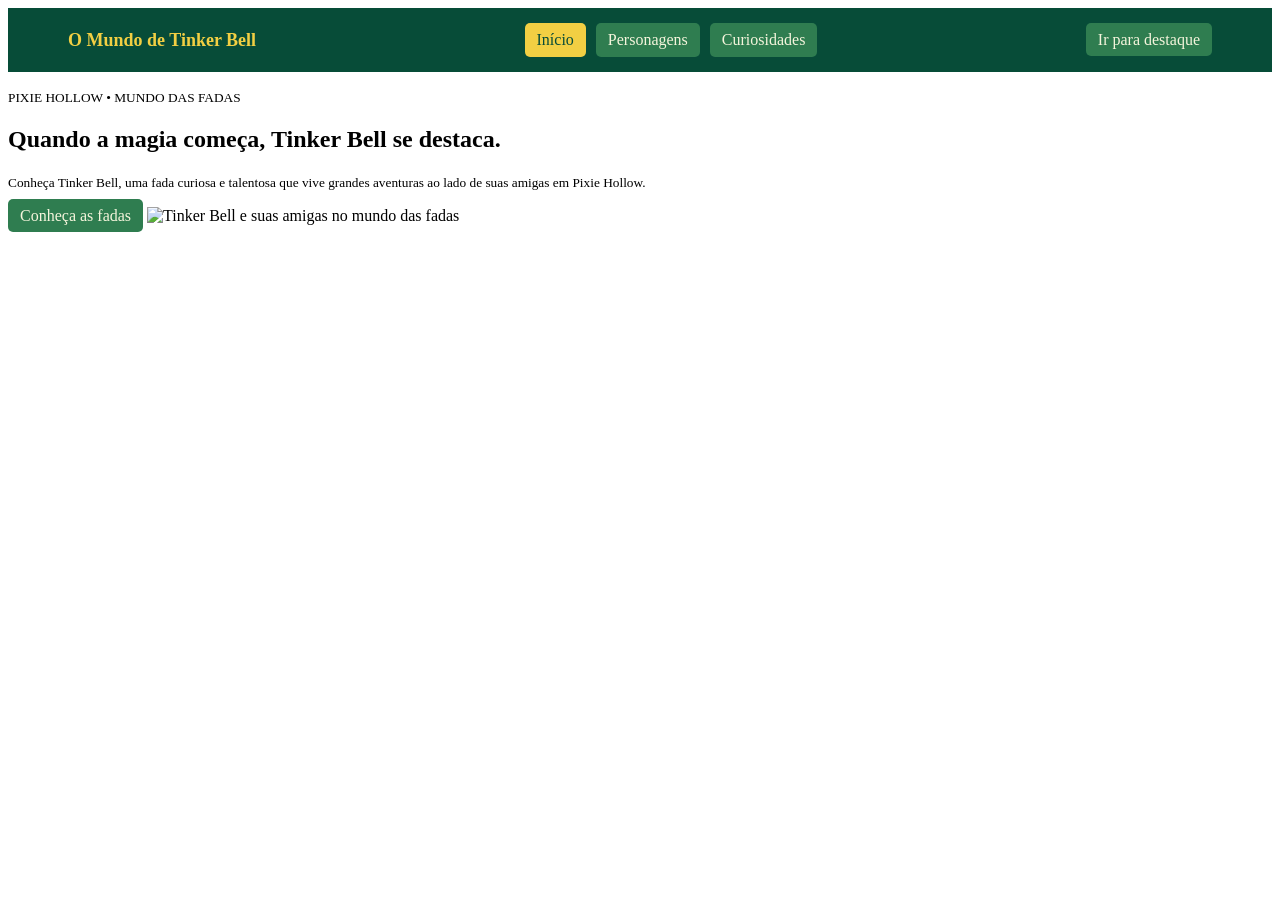
==== index.html @ fdb86f0a "link" ====
<!DOCTYPE html>
<html lang="pt-BR">
<head>
     <meta charset="UTF-8"/>
     <title>O Mundo de Tinker Bell</title>
     <link rel="stylesheet" href="css/style.css"/>
</head>
<body>

    <header>
        <section id="menu-navegacao">
          <section id="logo">O Mundo de Tinker Bell</section>
          <section id="links">
           <a href="index.html">Início</a>
            <a href="pages/personagens.html">Personagens</a>
            <a href="pages/curiosidade.html">Curiosidades</a>
            </section>
            <p id="destaque">
                <a href="pages/destaques.html"> Ir para destaque</a>
            </p>
            </section>
        </header>

        <section id="destaque">
    <article>
    <p id="pequeno"><small> PIXIE HOLLOW • MUNDO DAS FADAS</small></p>
    <h2>Quando a magia começa,
Tinker Bell se destaca.</h2>
    <p><small> Conheça Tinker Bell, uma fada curiosa e talentosa que vive grandes aventuras ao lado de suas amigas em Pixie Hollow.</small></p>
    </article>
    <a href="pages/conheca.html"> Conheça as fadas</a>
    <img src="assets/img/amigas.jpg" alt="Tinker Bell e suas amigas no mundo das fadas">
</section>
---- css/style.css ----
header {
  background-color: #074c38;
  padding: 15px 60px;
}

#menu-navegacao {
    display: flex;
    align-items: center;
   justify-content: space-between;
}

#logo {
    color: #f2cf43;
    font-size: 18px;
    font-weight: bold;


}

#links {
    display: flex;
    gap: 10px;

}

#links a {
    background-color: #2f7d50;
    color: beige;
    padding: 8px 12px;
    text-decoration: none;
    border-radius: 5px;
}

#links a:first-child {
    background-color: #f2cf43;
    color: #074c38;
}

#destaque {
    margin: 0;
}

#destaque a {
    background-color: #2f7d50;
    color: beige;
    padding: 8px 12px;
    text-decoration: none;
    border-radius: 5px;
}
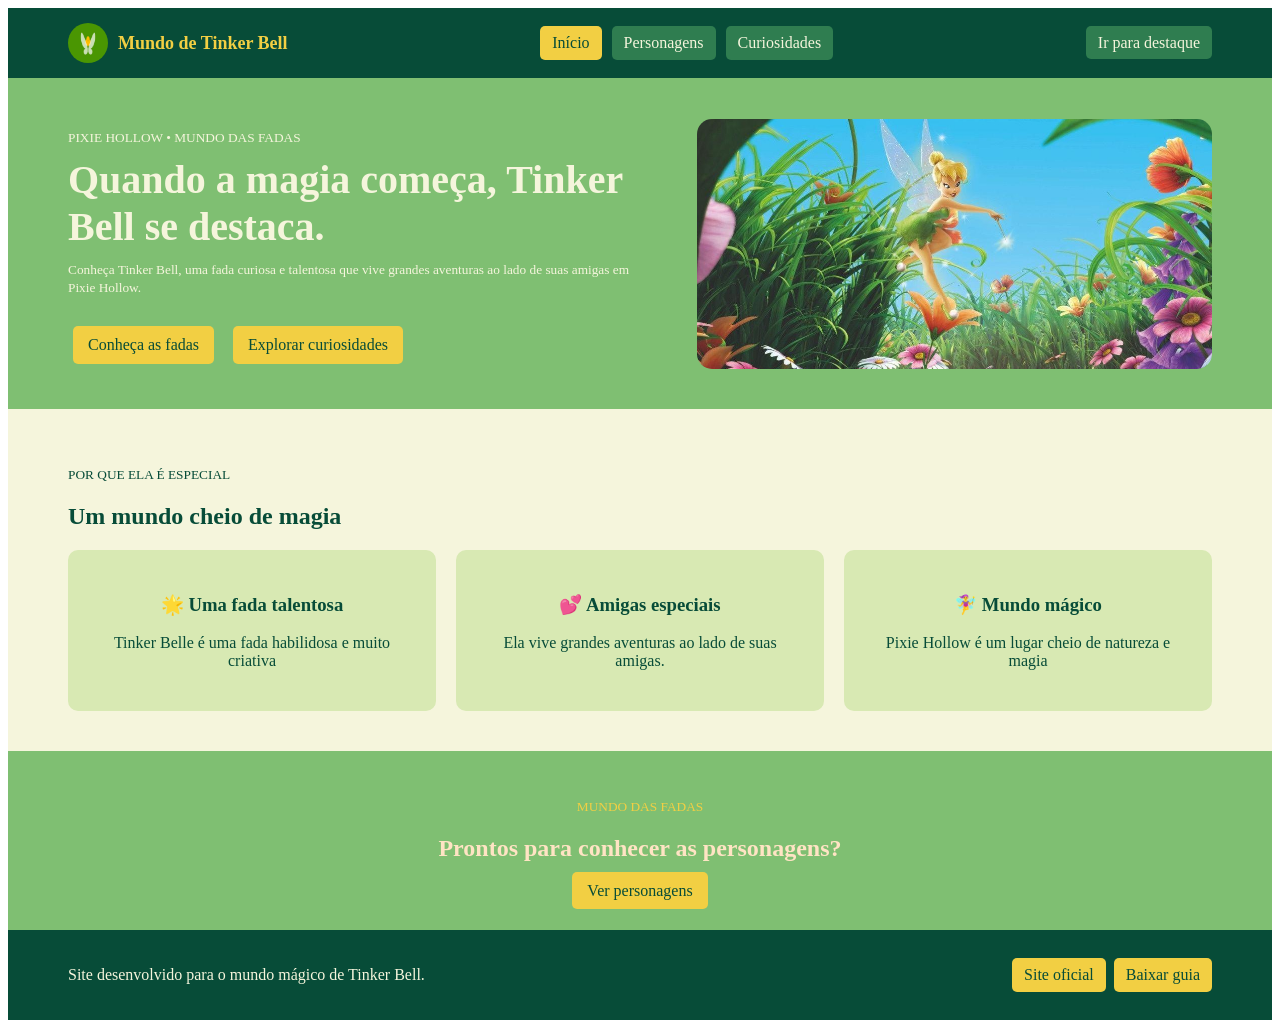
==== commit aeead211: "links" ====
--- a/index.html
+++ b/index.html
@@ -9,7 +9,9 @@
 
     <header>
         <section id="menu-navegacao">
-          <section id="logo">O Mundo de Tinker Bell</section>
+          <section id="logo">
+            <img src="assets/logoo.jpg"Logo tinker"> 
+            Mundo de Tinker Bell</section>
           <section id="links">
            <a href="index.html">Início</a>
             <a href="pages/personagens.html">Personagens</a>
@@ -20,14 +22,64 @@
             </p>
             </section>
         </header>
+        <main>
 
-        <section id="destaque">
+        <section id="inicio">
     <article>
     <p id="pequeno"><small> PIXIE HOLLOW • MUNDO DAS FADAS</small></p>
     <h2>Quando a magia começa,
 Tinker Bell se destaca.</h2>
     <p><small> Conheça Tinker Bell, uma fada curiosa e talentosa que vive grandes aventuras ao lado de suas amigas em Pixie Hollow.</small></p>
+
+    <a href="pages/personagens.html"> Conheça as fadas</a>
+    <a href="pages/curiosidade.html"> Explorar curiosidades</a>
+</article>
+    <img src="assets/capa.jpg" alt="Tinker Bell e suas amigas no mundo das fadas">
+</section>
+
+<section id="especial">
+    <p><small>POR QUE ELA É ESPECIAL</small></p>
+    <h2>Um mundo cheio de magia</h2>
+
+<section id="cartoes">
+    <article>
+        <h3>🌟
+            Uma fada talentosa
+        </h3>
+        <p> Tinker Belle é uma fada habilidosa e muito criativa</p>
     </article>
-    <a href="pages/conheca.html"> Conheça as fadas</a>
-    <img src="assets/img/amigas.jpg" alt="Tinker Bell e suas amigas no mundo das fadas">
+
+    <article>
+<h3> 💕 
+    Amigas especiais
+</h3>
+<p>Ela vive grandes aventuras ao lado de suas amigas.</p>
+    </article>
+    
+    <article>
+        <h3>🧚‍♀️
+            Mundo mágico
+        </h3>
+        <p>Pixie Hollow é um lugar cheio de natureza e magia</p>
+    </article>
 </section>
+</section>
+
+<section id="personagens">
+<p><small>MUNDO DAS FADAS</small></p>
+<h2>Prontos para conhecer as personagens?</h2>
+<a href="pages/personagens.html">Ver personagens</a>
+</section>
+
+        </main>
+        <footer id="rodape">         
+             <p>Site desenvolvido para o mundo mágico de Tinker Bell.</p>
+       <section id="botoes">
+             <a href="https://www.disney.com.br/" target="_blank">Site oficial</a>
+        <a href="files/guia.pdf" download>Baixar guia</a>
+       </section>
+    </footer>
+
+</body>
+</html>
+
--- a/css/style.css
+++ b/css/style.css
@@ -40,6 +40,7 @@
 
 #destaque {
     margin: 0;
+
 }
 
 #destaque a {
@@ -49,3 +50,220 @@
     text-decoration: none;
     border-radius: 5px;
 }
+
+#inicio {
+ background-color: #7fbf72;
+ padding: 40px 60px;
+ display: flex;
+ align-items: center;
+ justify-content: space-between;
+ gap: 40px;
+}
+
+
+#inicio article {
+    width: 50%;
+}
+
+#pequeno {
+    color: #f2cf43;
+    margin: 10px 0;
+}
+
+#inicio p {
+    color: beige;
+    margin: 10px 0;
+}
+
+#inicio h2 {
+    color: beige;
+    font-size: 40px;
+    margin: 10px 0;
+}
+
+#inicio img {
+    width: 45%;
+    height: 250px;
+    object-fit: cover;
+    border-radius: 15px;
+}
+
+#inicio article a {
+    background-color: #f2cf43;
+    color: #074c38;
+    padding: 10px 15px;
+    text-decoration: none;
+    border-radius: 5px;
+    margin-top: 20px;
+    display: inline-block;
+    margin-right: 10px;
+  
+}
+#inicio a {
+    background-color: #2f7d50;
+    color: beige;
+    padding: 8px 12px;
+    text-decoration: none;
+    border-radius: 5px;
+    margin: 5px;
+}
+
+#logo {
+    display: flex;
+    align-items: center;
+    gap: 10px;
+}
+
+#logo img {
+    width: 40px;
+    height: 40px;
+    border-radius: 50%;
+}
+
+#especial {
+    background-color: beige;
+    padding: 40px 60px;
+}
+
+#especial h2 {
+    color: #074c38;
+}
+
+#especial p {
+    color: #074c38;
+}
+
+#cartoes {
+    display: flex;
+    gap: 20px;
+}
+
+#cartoes  article{
+ background-color: #d8e9b3;
+ padding: 25px;
+ width: 33%;
+ text-align: center;
+ border-radius: 10px;
+}
+
+#cartoes h3 {
+    color: #074c38;
+}
+
+#personagens {
+    background-color: #7fbf72;
+    padding: 30px;
+    text-align: center;
+}
+
+#personagens p {
+    color: #f2cf43;
+}
+
+#personagens h2 {
+color: bisque;
+ }
+
+ #personagens a {
+    background-color: #f2cf43;
+    color: #074c38;
+    padding: 10px 15px;
+    text-decoration: none;
+    border-radius: 5px;
+ }
+
+ footer {
+    background-color: #074c38;
+    padding: 20px 60px;
+    display: flex;
+    justify-content: center;
+    align-items: center;
+ }
+
+ footer p {
+    color: beige;
+ }
+
+footer a {
+    background-color: #f2cf43;
+    color: #074c38;
+    padding: 8px 12px;
+    text-decoration: none;
+    border-radius: 5px;
+}
+
+#rodape {
+    display: flex;
+    justify-content: space-between;
+    align-items: center;
+}
+#botoes {
+    display: flex;
+    gap: 8px;
+}
+
+#cabecalho-personagens {
+    background-color: #123d35;
+    padding: 35px 60px;
+}
+
+#cabecalho-personagens p {
+    color: #f2cf43;
+}
+
+#cabecalho-personagens h1 {
+    color: beige;
+    font-size: 40px;
+}
+
+#cabecalho-personagens em {
+    color: #f2cf43;
+}
+
+#lista-personagens {
+    background-color: #f1eee4;
+    padding: 40px 60px;
+}
+
+#lista-personagens > p {
+    color: #2f7d50;
+}
+
+#lista-personagens h2 {
+    color: #074c38;
+}
+
+.galeria {
+    display: flex;
+    flex-wrap: wrap;
+    gap: 15px;
+}
+
+.card {
+    background-color: beige;
+    width: 31%;
+    padding: 10px;
+    text-align: center;
+    border-radius: 10px;
+}
+
+.card img {
+    width: 100%;
+    height: 180px;
+    object-fit: cover;
+    border-radius: 8px;
+}
+
+.card p {
+    color: #2f7d50;
+    font-size: 12px;
+}
+
+.card h4 {
+    color: #074c38;
+    margin: 5px;
+}
+
+.card small {
+    color: #333333;
+}
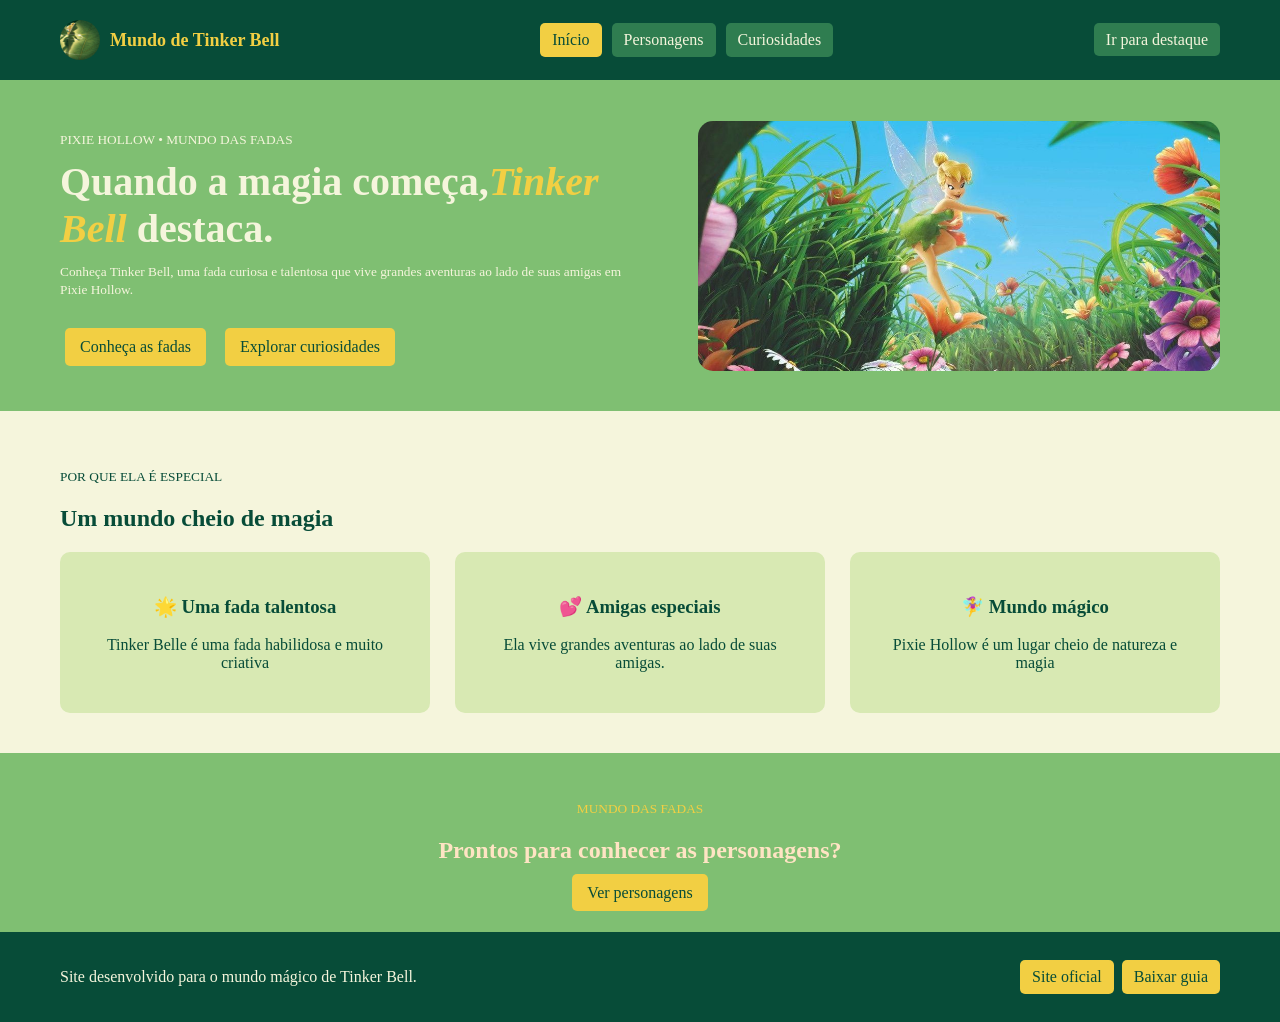
==== commit 9591894c: "Links" ====
--- a/index.html
+++ b/index.html
@@ -10,7 +10,7 @@
     <header>
         <section id="menu-navegacao">
           <section id="logo">
-            <img src="assets/logoo.jpg"Logo tinker"> 
+            <img src="assets/logo 2.0.png" alt="Logo tinker"> 
             Mundo de Tinker Bell</section>
           <section id="links">
            <a href="index.html">Início</a>
@@ -27,8 +27,7 @@
         <section id="inicio">
     <article>
     <p id="pequeno"><small> PIXIE HOLLOW • MUNDO DAS FADAS</small></p>
-    <h2>Quando a magia começa,
-Tinker Bell se destaca.</h2>
+    <h2>Quando a magia começa,<em>Tinker Bell </em> destaca.</h2>
     <p><small> Conheça Tinker Bell, uma fada curiosa e talentosa que vive grandes aventuras ao lado de suas amigas em Pixie Hollow.</small></p>
 
     <a href="pages/personagens.html"> Conheça as fadas</a>
--- a/css/style.css
+++ b/css/style.css
@@ -38,10 +38,6 @@
     color: #074c38;
 }
 
-#destaque {
-    margin: 0;
-
-}
 
 #destaque a {
     background-color: #2f7d50;
@@ -49,6 +45,13 @@
     padding: 8px 12px;
     text-decoration: none;
     border-radius: 5px;
+}
+
+#destaque img {
+    width: 600px;
+    height: 240px;
+    object-fit: cover;
+    border-radius: 15px;
 }
 
 #inicio {
@@ -81,6 +84,10 @@
     margin: 10px 0;
 }
 
+#inicio h2 em {
+    color: #f2cf43;
+}
+
 #inicio img {
     width: 45%;
     height: 250px;
@@ -123,6 +130,7 @@
 #especial {
     background-color: beige;
     padding: 40px 60px;
+    margin: 0;
 }
 
 #especial h2 {
@@ -135,7 +143,7 @@
 
 #cartoes {
     display: flex;
-    gap: 20px;
+    gap: 25px;
 }
 
 #cartoes  article{
@@ -154,6 +162,7 @@
     background-color: #7fbf72;
     padding: 30px;
     text-align: center;
+    margin: 0;
 }
 
 #personagens p {
@@ -203,12 +212,12 @@
 }
 
 #cabecalho-personagens {
-    background-color: #123d35;
+    background-color: #7fbf72;
     padding: 35px 60px;
 }
 
 #cabecalho-personagens p {
-    color: #f2cf43;
+    color: #f1eee4;
 }
 
 #cabecalho-personagens h1 {
@@ -216,12 +225,12 @@
     font-size: 40px;
 }
 
-#cabecalho-personagens em {
+ em {
     color: #f2cf43;
 }
 
 #lista-personagens {
-    background-color: #f1eee4;
+    background-color: antiquewhite;
     padding: 40px 60px;
 }
 
@@ -240,7 +249,7 @@
 }
 
 .card {
-    background-color: beige;
+    background-color: #e5e8c4;
     width: 31%;
     padding: 10px;
     text-align: center;
@@ -266,4 +275,95 @@
 
 .card small {
     color: #333333;
-}+}
+
+#cabecalho-curiosidades {
+   background-color: #7fbf72;
+   padding: 40px;
+   text-align: left;
+   color: beige;
+
+}
+
+#cabecalho-curiosidades h1 {
+    font-size: 40px;
+    margin: 10px 0;
+}
+
+#cabecalho-curiosidades p {
+    margin: 10px 0;
+}
+
+cabecalho-curiosidades h1 em {
+    color: #f2cf43;
+}
+
+#curiosidade-principal {
+    display: flex;
+    align-items: center;
+    justify-content: center;
+    gap: 45px;
+    padding: 60px;
+    background-color: #d8e9b3;
+    width: 90%;
+    margin: 20px auto;
+    min-height: 492px;
+}
+
+#curiosidade-principal img {
+    width: 450px;
+    height: 430px;
+    object-fit: cover;
+    border-radius: 20px;
+}
+
+#conteudo-curiosidades {
+    width: 55%;
+}
+
+#conteudo curiosidades h2 {
+    font-size: 30px;
+    margin: 10px 0;
+}
+
+#conteudo-curiosidades article {
+   display: flex;
+   gap: 20px;
+   background-color: beige;
+   padding: 18px;
+   margin: 12px 0;
+   align-items: flex-start;
+   border-radius: 8px;
+}
+
+#conteudo-curiosidades article h2 {
+    font-size: 20px;
+    color: #074c38;
+}
+
+#conteudo-curiosidades  article h3 {
+    color: #2c7a5b;
+    font-size: 24px;
+    margin: 0;
+}
+
+#conteudo-curiosidades article p {
+    margin: 0;
+    font-size: 16px;
+}
+
+#conteudo-curiosidades article section {
+    flex: 1;
+}
+
+body {
+    background-color: antiquewhite;
+    margin: 0;
+    min-height: 100vh;
+    display: flex;
+    flex-direction: column;
+}
+
+main {
+    flex: 1;
+}
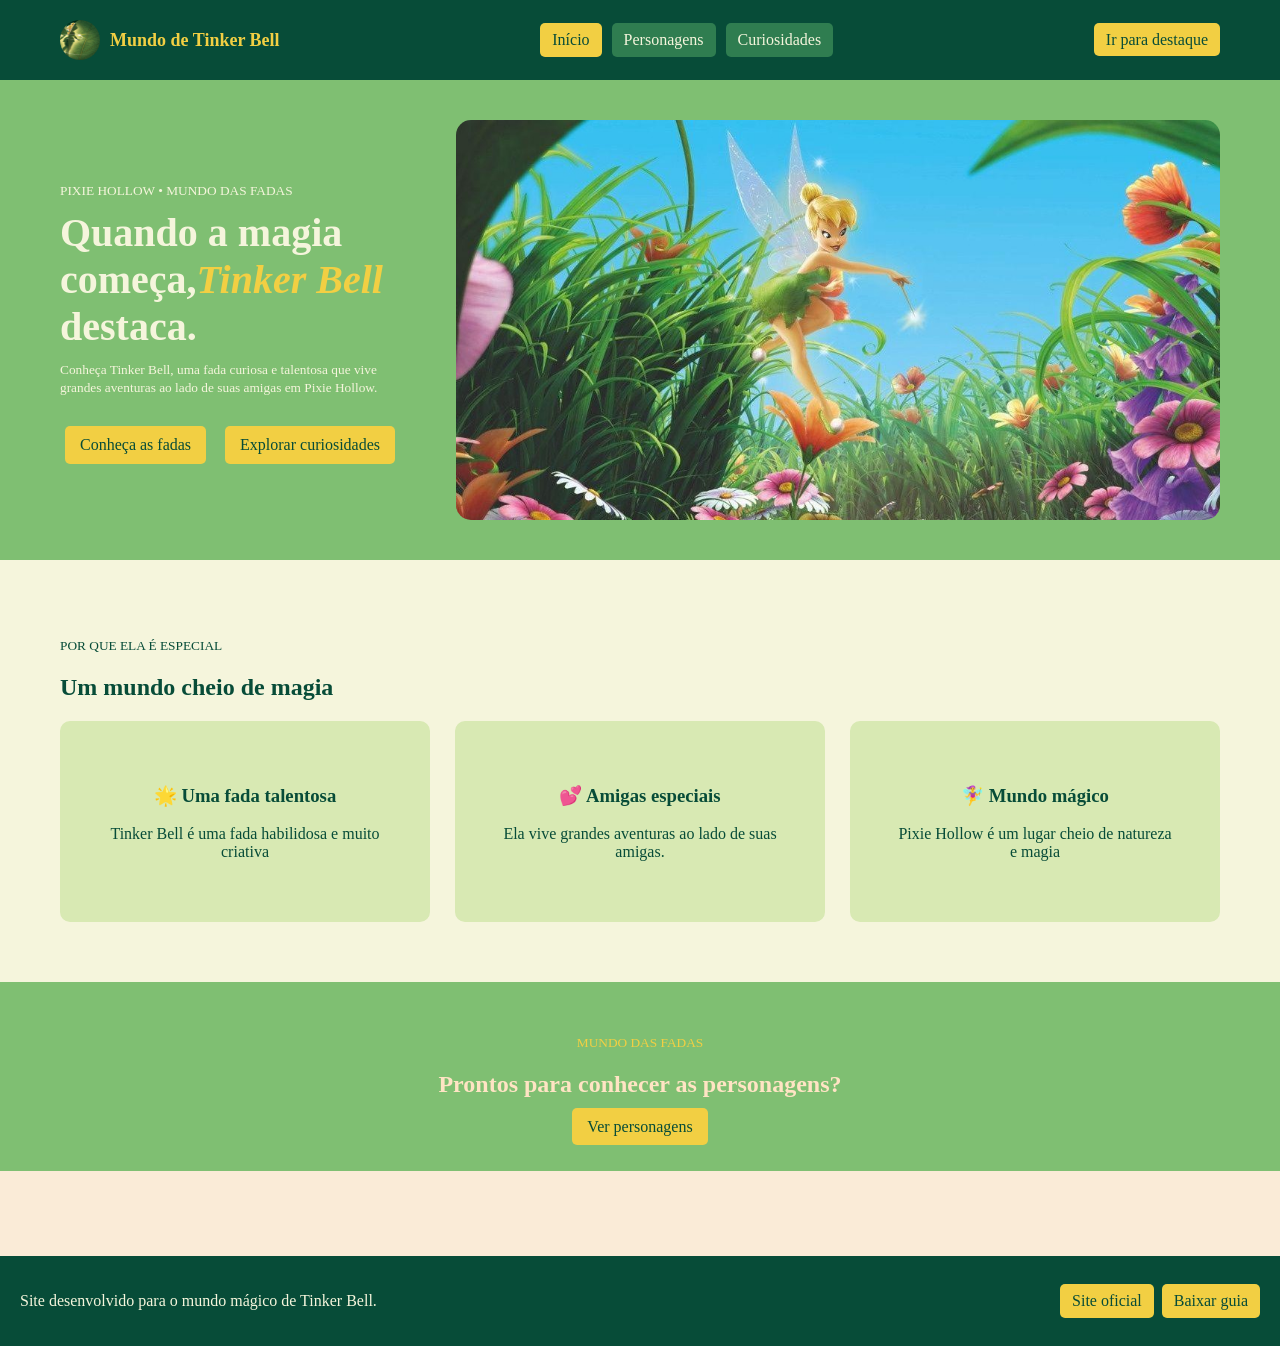
==== commit e73e86dc: "Links" ====
--- a/index.html
+++ b/index.html
@@ -17,8 +17,8 @@
             <a href="pages/personagens.html">Personagens</a>
             <a href="pages/curiosidade.html">Curiosidades</a>
             </section>
-            <p id="destaque">
-                <a href="pages/destaques.html"> Ir para destaque</a>
+            <p>
+                <a href="#destaque"> Ir para destaque</a>
             </p>
             </section>
         </header>
@@ -45,7 +45,7 @@
         <h3>🌟
             Uma fada talentosa
         </h3>
-        <p> Tinker Belle é uma fada habilidosa e muito criativa</p>
+        <p> Tinker Bell é uma fada habilidosa e muito criativa</p>
     </article>
 
     <article>
@@ -64,7 +64,7 @@
 </section>
 </section>
 
-<section id="personagens">
+<section id="destaque">
 <p><small>MUNDO DAS FADAS</small></p>
 <h2>Prontos para conhecer as personagens?</h2>
 <a href="pages/personagens.html">Ver personagens</a>
@@ -75,7 +75,7 @@
              <p>Site desenvolvido para o mundo mágico de Tinker Bell.</p>
        <section id="botoes">
              <a href="https://www.disney.com.br/" target="_blank">Site oficial</a>
-        <a href="files/guia.pdf" download>Baixar guia</a>
+        <a href="assets/arquivo/projeto-tinker-bell.zip.zip" download>Baixar guia</a>
        </section>
     </footer>
 
--- a/css/style.css
+++ b/css/style.css
@@ -48,8 +48,8 @@
 }
 
 #destaque img {
-    width: 600px;
-    height: 240px;
+    width: 55%;
+    height: 250px;
     object-fit: cover;
     border-radius: 15px;
 }
@@ -89,8 +89,8 @@
 }
 
 #inicio img {
-    width: 45%;
-    height: 250px;
+    width: 900px;
+    height: 400px;
     object-fit: cover;
     border-radius: 15px;
 }
@@ -129,7 +129,7 @@
 
 #especial {
     background-color: beige;
-    padding: 40px 60px;
+    padding: 60px 60px;
     margin: 0;
 }
 
@@ -148,7 +148,7 @@
 
 #cartoes  article{
  background-color: #d8e9b3;
- padding: 25px;
+ padding: 45px;
  width: 33%;
  text-align: center;
  border-radius: 10px;
@@ -158,35 +158,43 @@
     color: #074c38;
 }
 
-#personagens {
+#destaque {
     background-color: #7fbf72;
-    padding: 30px;
+    padding: 35px;
     text-align: center;
     margin: 0;
 }
 
-#personagens p {
-    color: #f2cf43;
-}
-
-#personagens h2 {
+#destaque p {
+    color: #f2cf43;
+}
+
+#destaque h2 {
 color: bisque;
  }
 
- #personagens a {
+ #destaque a {
     background-color: #f2cf43;
     color: #074c38;
     padding: 10px 15px;
     text-decoration: none;
     border-radius: 5px;
  }
-
+ 
+ header p a {
+    background-color: #f2cf43;
+    color: #074c38;
+    padding: 8px 12px;
+    text-decoration: none;
+    border-radius: 5px;
+ }
  footer {
     background-color: #074c38;
-    padding: 20px 60px;
+    padding: 20px ;
     display: flex;
     justify-content: center;
     align-items: center;
+    margin-top: 85px;
  }
 
  footer p {
@@ -279,7 +287,7 @@
 
 #cabecalho-curiosidades {
    background-color: #7fbf72;
-   padding: 40px;
+   padding: 60px;
    text-align: left;
    color: beige;
 
@@ -294,7 +302,7 @@
     margin: 10px 0;
 }
 
-cabecalho-curiosidades h1 em {
+#cabecalho-curiosidades h1 em {
     color: #f2cf43;
 }
 
@@ -302,26 +310,25 @@
     display: flex;
     align-items: center;
     justify-content: center;
-    gap: 45px;
-    padding: 60px;
+    gap: 35px;
+    padding: 30px 30px 60px 30px;
     background-color: #d8e9b3;
     width: 90%;
-    margin: 20px auto;
-    min-height: 492px;
+    margin: 20px auto 0;
 }
 
 #curiosidade-principal img {
-    width: 450px;
-    height: 430px;
+    width: 600px;
+    height: 500px;
     object-fit: cover;
     border-radius: 20px;
 }
 
 #conteudo-curiosidades {
-    width: 55%;
-}
-
-#conteudo curiosidades h2 {
+    width: 50%;
+}
+
+#conteudo-curiosidades h2 {
     font-size: 30px;
     margin: 10px 0;
 }
@@ -330,7 +337,7 @@
    display: flex;
    gap: 20px;
    background-color: beige;
-   padding: 18px;
+   padding: 20px;
    margin: 12px 0;
    align-items: flex-start;
    border-radius: 8px;
@@ -343,27 +350,24 @@
 
 #conteudo-curiosidades  article h3 {
     color: #2c7a5b;
-    font-size: 24px;
+    font-size: 28px;
     margin: 0;
 }
 
 #conteudo-curiosidades article p {
     margin: 0;
-    font-size: 16px;
+    font-size: 18px;
 }
 
 #conteudo-curiosidades article section {
     flex: 1;
+    padding: 15px;
 }
 
 body {
     background-color: antiquewhite;
     margin: 0;
-    min-height: 100vh;
-    display: flex;
-    flex-direction: column;
-}
-
-main {
-    flex: 1;
-}
+    height: 1000px;
+}
+
+
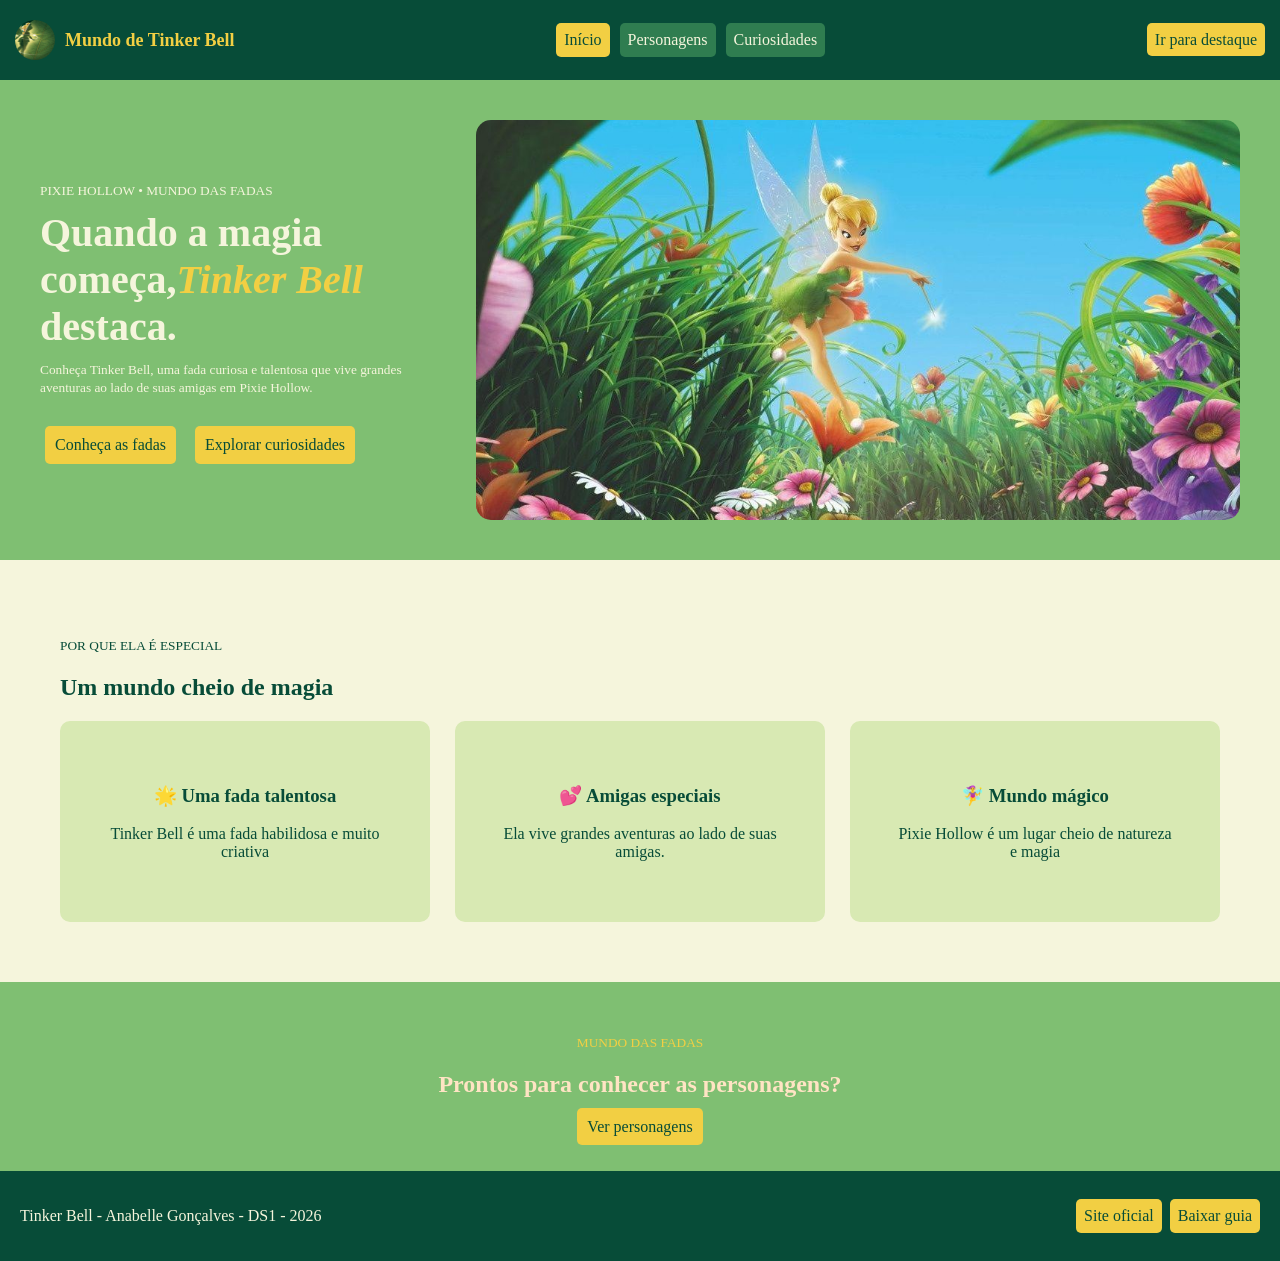
==== commit cd8b9008: "links" ====
--- a/index.html
+++ b/index.html
@@ -72,10 +72,10 @@
 
         </main>
         <footer id="rodape">         
-             <p>Site desenvolvido para o mundo mágico de Tinker Bell.</p>
+             <p> Tinker Bell - Anabelle Gonçalves - DS1 - 2026</p>
        <section id="botoes">
              <a href="https://www.disney.com.br/" target="_blank">Site oficial</a>
-        <a href="assets/arquivo/projeto-tinker-bell.zip.zip" download>Baixar guia</a>
+        <a href="assets/arquivo/personagem.curiosidade.txt" download>Baixar guia</a>
        </section>
     </footer>
 
--- a/css/style.css
+++ b/css/style.css
@@ -1,8 +1,11 @@
 
+* {
+    box-sizing: border-box;
+}
 
 header {
   background-color: #074c38;
-  padding: 15px 60px;
+  padding: 15px;
 }
 
 #menu-navegacao {
@@ -28,7 +31,7 @@
 #links a {
     background-color: #2f7d50;
     color: beige;
-    padding: 8px 12px;
+    padding: 8px;
     text-decoration: none;
     border-radius: 5px;
 }
@@ -42,7 +45,7 @@
 #destaque a {
     background-color: #2f7d50;
     color: beige;
-    padding: 8px 12px;
+    padding: 10px;
     text-decoration: none;
     border-radius: 5px;
 }
@@ -56,7 +59,7 @@
 
 #inicio {
  background-color: #7fbf72;
- padding: 40px 60px;
+ padding: 40px;
  display: flex;
  align-items: center;
  justify-content: space-between;
@@ -98,7 +101,7 @@
 #inicio article a {
     background-color: #f2cf43;
     color: #074c38;
-    padding: 10px 15px;
+    padding: 10px;
     text-decoration: none;
     border-radius: 5px;
     margin-top: 20px;
@@ -109,7 +112,7 @@
 #inicio a {
     background-color: #2f7d50;
     color: beige;
-    padding: 8px 12px;
+    padding: 8px;
     text-decoration: none;
     border-radius: 5px;
     margin: 5px;
@@ -129,7 +132,7 @@
 
 #especial {
     background-color: beige;
-    padding: 60px 60px;
+    padding: 60px;
     margin: 0;
 }
 
@@ -176,7 +179,7 @@
  #destaque a {
     background-color: #f2cf43;
     color: #074c38;
-    padding: 10px 15px;
+    padding: 10px;
     text-decoration: none;
     border-radius: 5px;
  }
@@ -184,7 +187,7 @@
  header p a {
     background-color: #f2cf43;
     color: #074c38;
-    padding: 8px 12px;
+    padding: 8px;
     text-decoration: none;
     border-radius: 5px;
  }
@@ -194,7 +197,7 @@
     display: flex;
     justify-content: center;
     align-items: center;
-    margin-top: 85px;
+    margin-top: 0;
  }
 
  footer p {
@@ -204,7 +207,7 @@
 footer a {
     background-color: #f2cf43;
     color: #074c38;
-    padding: 8px 12px;
+    padding: 8px;
     text-decoration: none;
     border-radius: 5px;
 }
@@ -221,7 +224,8 @@
 
 #cabecalho-personagens {
     background-color: #7fbf72;
-    padding: 35px 60px;
+    padding: 30px;
+   
 }
 
 #cabecalho-personagens p {
@@ -239,7 +243,7 @@
 
 #lista-personagens {
     background-color: antiquewhite;
-    padding: 40px 60px;
+    padding: 40px;
 }
 
 #lista-personagens > p {
@@ -287,7 +291,7 @@
 
 #cabecalho-curiosidades {
    background-color: #7fbf72;
-   padding: 60px;
+   padding:  45px;;
    text-align: left;
    color: beige;
 
@@ -311,10 +315,11 @@
     align-items: center;
     justify-content: center;
     gap: 35px;
-    padding: 30px 30px 60px 30px;
+    padding: 30px;
     background-color: #d8e9b3;
     width: 90%;
-    margin: 20px auto 0;
+    margin: 50px auto ;
+
 }
 
 #curiosidade-principal img {
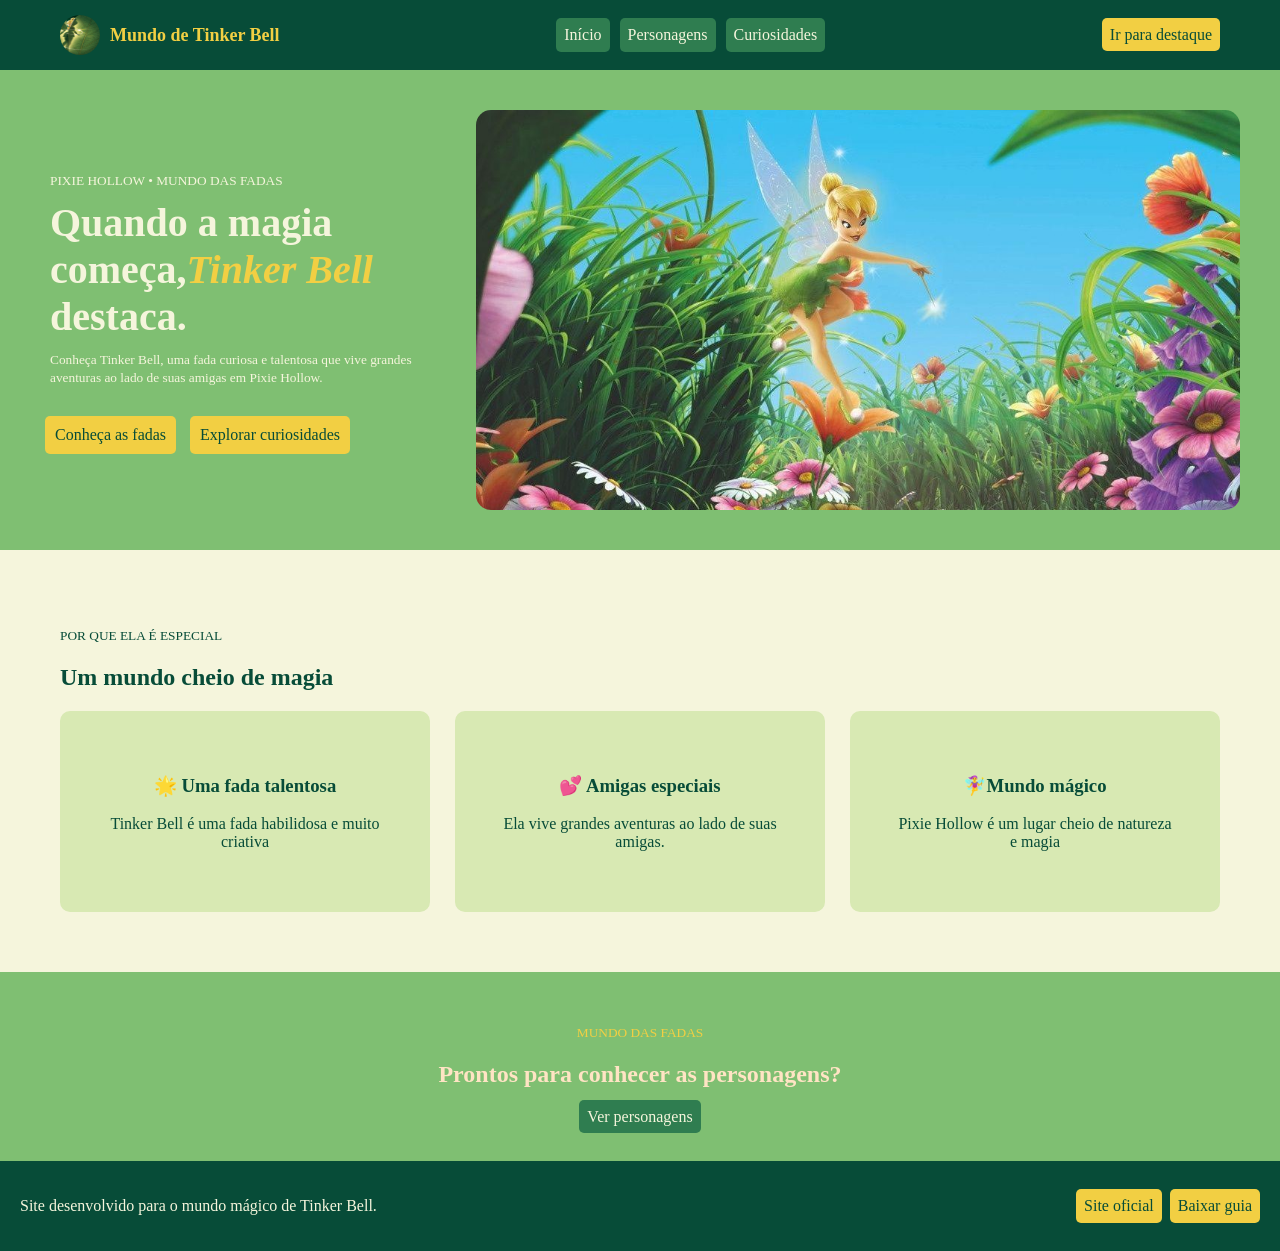
==== commit a8618737: "links" ====
--- a/index.html
+++ b/index.html
@@ -17,9 +17,9 @@
             <a href="pages/personagens.html">Personagens</a>
             <a href="pages/curiosidade.html">Curiosidades</a>
             </section>
-            <p>
-                <a href="#destaque"> Ir para destaque</a>
-            </p>
+            <section id="botao-destaque">
+             <a class="botao-destaque" href="#destaque"> Ir para destaque</a>
+            </section>
             </section>
         </header>
         <main>
@@ -42,23 +42,17 @@
 
 <section id="cartoes">
     <article>
-        <h3>🌟
-            Uma fada talentosa
-        </h3>
+        <h3>🌟 Uma fada talentosa </h3>
         <p> Tinker Bell é uma fada habilidosa e muito criativa</p>
     </article>
 
     <article>
-<h3> 💕 
-    Amigas especiais
-</h3>
+<h3> 💕 Amigas especiais</h3>
 <p>Ela vive grandes aventuras ao lado de suas amigas.</p>
     </article>
     
     <article>
-        <h3>🧚‍♀️
-            Mundo mágico
-        </h3>
+        <h3>🧚‍♀️Mundo mágico</h3>
         <p>Pixie Hollow é um lugar cheio de natureza e magia</p>
     </article>
 </section>
@@ -72,10 +66,10 @@
 
         </main>
         <footer id="rodape">         
-             <p> Tinker Bell - Anabelle Gonçalves - DS1 - 2026</p>
+             <p>Site desenvolvido para o mundo mágico de Tinker Bell.</p>
        <section id="botoes">
              <a href="https://www.disney.com.br/" target="_blank">Site oficial</a>
-        <a href="assets/arquivo/personagem.curiosidade.txt" download>Baixar guia</a>
+        <a href="assets/arquivo/projeto-tinker-bell.zip.zip" download>Baixar guia</a>
        </section>
     </footer>
 
--- a/css/style.css
+++ b/css/style.css
@@ -1,11 +1,8 @@
 
-* {
-    box-sizing: border-box;
-}
 
 header {
   background-color: #074c38;
-  padding: 15px;
+  padding: 15px 60px;
 }
 
 #menu-navegacao {
@@ -36,16 +33,10 @@
     border-radius: 5px;
 }
 
-#links a:first-child {
-    background-color: #f2cf43;
-    color: #074c38;
-}
-
-
 #destaque a {
     background-color: #2f7d50;
     color: beige;
-    padding: 10px;
+    padding: 8px;
     text-decoration: none;
     border-radius: 5px;
 }
@@ -73,21 +64,21 @@
 
 #pequeno {
     color: #f2cf43;
-    margin: 10px 0;
+    margin: 10px;
 }
 
 #inicio p {
     color: beige;
-    margin: 10px 0;
+    margin: 10px;
 }
 
 #inicio h2 {
     color: beige;
     font-size: 40px;
-    margin: 10px 0;
-}
-
-#inicio h2 em {
+    margin: 10px;
+}
+
+#inicio em {
     color: #f2cf43;
 }
 
@@ -106,7 +97,7 @@
     border-radius: 5px;
     margin-top: 20px;
     display: inline-block;
-    margin-right: 10px;
+    gap: 10px;
   
 }
 #inicio a {
@@ -162,10 +153,10 @@
 }
 
 #destaque {
-    background-color: #7fbf72;
     padding: 35px;
     text-align: center;
     margin: 0;
+    background-color: #7fbf72;
 }
 
 #destaque p {
@@ -176,15 +167,8 @@
 color: bisque;
  }
 
- #destaque a {
-    background-color: #f2cf43;
-    color: #074c38;
-    padding: 10px;
-    text-decoration: none;
-    border-radius: 5px;
- }
  
- header p a {
+ .botao-destaque {
     background-color: #f2cf43;
     color: #074c38;
     padding: 8px;
@@ -197,7 +181,8 @@
     display: flex;
     justify-content: center;
     align-items: center;
-    margin-top: 0;
+    margin-top: 85px;
+    margin: 0;
  }
 
  footer p {
@@ -224,8 +209,7 @@
 
 #cabecalho-personagens {
     background-color: #7fbf72;
-    padding: 30px;
-   
+    padding: 35px;
 }
 
 #cabecalho-personagens p {
@@ -246,7 +230,7 @@
     padding: 40px;
 }
 
-#lista-personagens > p {
+#lista-personagens p {
     color: #2f7d50;
 }
 
@@ -291,7 +275,7 @@
 
 #cabecalho-curiosidades {
    background-color: #7fbf72;
-   padding:  45px;;
+   padding: 60px;
    text-align: left;
    color: beige;
 
@@ -299,14 +283,14 @@
 
 #cabecalho-curiosidades h1 {
     font-size: 40px;
-    margin: 10px 0;
+    margin: 10px;
 }
 
 #cabecalho-curiosidades p {
-    margin: 10px 0;
-}
-
-#cabecalho-curiosidades h1 em {
+    margin: 10px;
+}
+
+#cabecalho-curiosidades em {
     color: #f2cf43;
 }
 
@@ -317,9 +301,8 @@
     gap: 35px;
     padding: 30px;
     background-color: #d8e9b3;
-    width: 90%;
-    margin: 50px auto ;
-
+    width: 80%;
+    margin: 0;
 }
 
 #curiosidade-principal img {
@@ -335,7 +318,7 @@
 
 #conteudo-curiosidades h2 {
     font-size: 30px;
-    margin: 10px 0;
+    margin: 10px;
 }
 
 #conteudo-curiosidades article {
@@ -343,7 +326,7 @@
    gap: 20px;
    background-color: beige;
    padding: 20px;
-   margin: 12px 0;
+   margin: 12px;
    align-items: flex-start;
    border-radius: 8px;
 }
@@ -369,10 +352,15 @@
     padding: 15px;
 }
 
+#rodape-curiosidade {
+    margin-top: 100px;
+}
+
 body {
     background-color: antiquewhite;
     margin: 0;
     height: 1000px;
-}
-
-
+    padding: 0;
+}
+
+
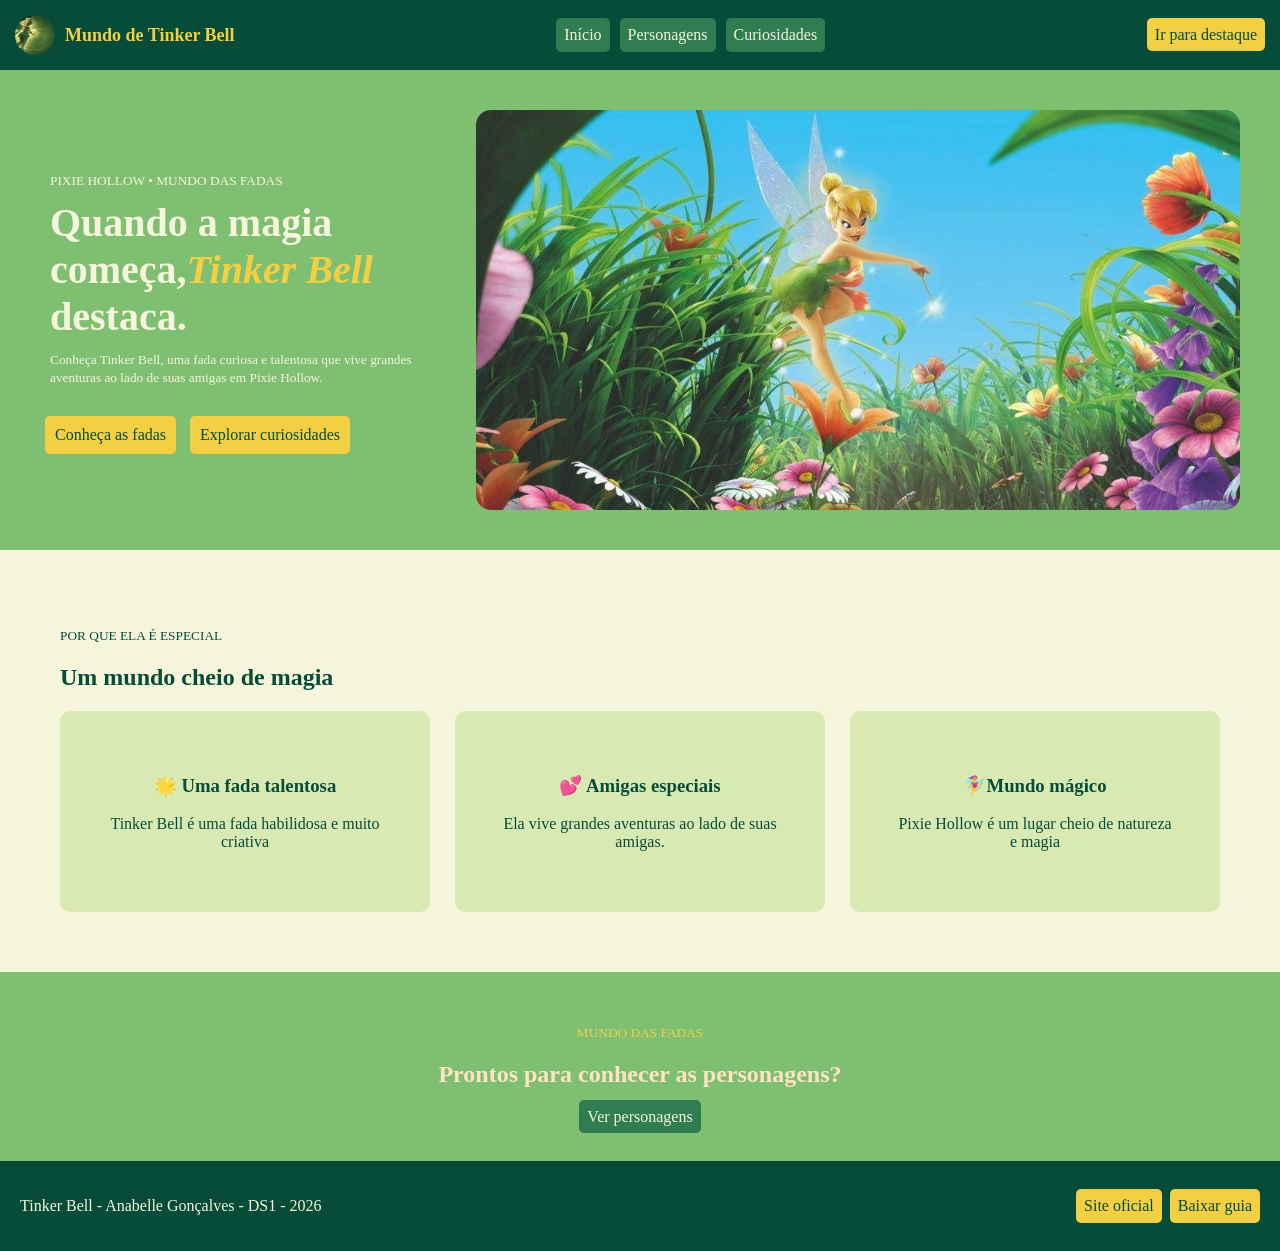
==== commit b0cfbe2b: "links" ====
--- a/index.html
+++ b/index.html
@@ -66,10 +66,10 @@
 
         </main>
         <footer id="rodape">         
-             <p>Site desenvolvido para o mundo mágico de Tinker Bell.</p>
+             <p> Tinker Bell - Anabelle Gonçalves - DS1 - 2026</p>
        <section id="botoes">
              <a href="https://www.disney.com.br/" target="_blank">Site oficial</a>
-        <a href="assets/arquivo/projeto-tinker-bell.zip.zip" download>Baixar guia</a>
+        <a href="assets/arquivo/personagem.curiosidade.txt" download>Baixar guia</a>
        </section>
     </footer>
 
--- a/css/style.css
+++ b/css/style.css
@@ -2,7 +2,7 @@
 
 header {
   background-color: #074c38;
-  padding: 15px 60px;
+  padding: 15px;
 }
 
 #menu-navegacao {
@@ -301,8 +301,9 @@
     gap: 35px;
     padding: 30px;
     background-color: #d8e9b3;
-    width: 80%;
-    margin: 0;
+    width: 90%;
+    margin: 55px;
+    border-radius: 15px;
 }
 
 #curiosidade-principal img {
@@ -334,6 +335,7 @@
 #conteudo-curiosidades article h2 {
     font-size: 20px;
     color: #074c38;
+    margin: 0;
 }
 
 #conteudo-curiosidades  article h3 {
@@ -354,6 +356,9 @@
 
 #rodape-curiosidade {
     margin-top: 100px;
+    display: flex;
+    justify-content: space-between;
+    align-items: center;
 }
 
 body {
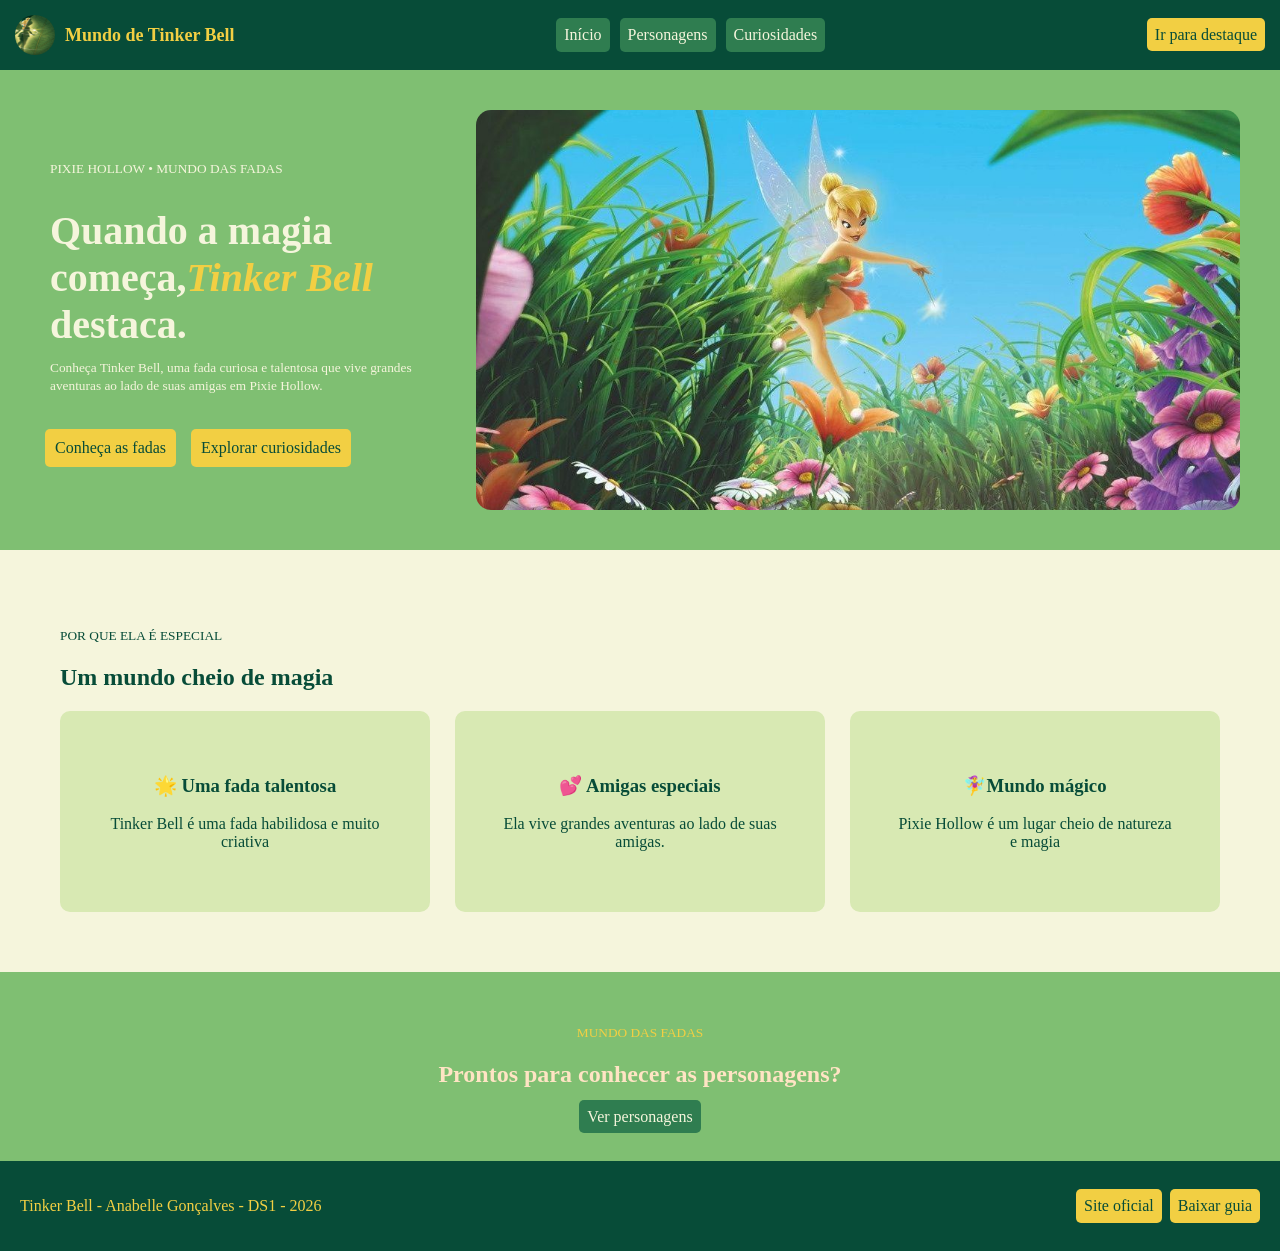
==== commit 0f719264: "links" ====
--- a/index.html
+++ b/index.html
@@ -10,7 +10,7 @@
     <header>
         <section id="menu-navegacao">
           <section id="logo">
-            <img src="assets/logo 2.0.png" alt="Logo tinker"> 
+            <img src="assets/logo 2.0.png" alt="Logo tinker">
             Mundo de Tinker Bell</section>
           <section id="links">
            <a href="index.html">Início</a>
@@ -25,13 +25,14 @@
         <main>
 
         <section id="inicio">
-    <article>
+    <article class="txt-pequeno">
     <p id="pequeno"><small> PIXIE HOLLOW • MUNDO DAS FADAS</small></p>
     <h2>Quando a magia começa,<em>Tinker Bell </em> destaca.</h2>
     <p><small> Conheça Tinker Bell, uma fada curiosa e talentosa que vive grandes aventuras ao lado de suas amigas em Pixie Hollow.</small></p>
-
-    <a href="pages/personagens.html"> Conheça as fadas</a>
-    <a href="pages/curiosidade.html"> Explorar curiosidades</a>
+    <section class="button">
+        <a href="pages/personagens.html"> Conheça as fadas</a>
+        <a href="pages/curiosidade.html"> Explorar curiosidades</a>
+    </section>
 </article>
     <img src="assets/capa.jpg" alt="Tinker Bell e suas amigas no mundo das fadas">
 </section>
@@ -50,7 +51,7 @@
 <h3> 💕 Amigas especiais</h3>
 <p>Ela vive grandes aventuras ao lado de suas amigas.</p>
     </article>
-    
+
     <article>
         <h3>🧚‍♀️Mundo mágico</h3>
         <p>Pixie Hollow é um lugar cheio de natureza e magia</p>
@@ -65,7 +66,7 @@
 </section>
 
         </main>
-        <footer id="rodape">         
+        <footer id="rodape">
              <p> Tinker Bell - Anabelle Gonçalves - DS1 - 2026</p>
        <section id="botoes">
              <a href="https://www.disney.com.br/" target="_blank">Site oficial</a>
@@ -75,4 +76,3 @@
 
 </body>
 </html>
-
--- a/css/style.css
+++ b/css/style.css
@@ -1,28 +1,23 @@
-
-
 header {
-  background-color: #074c38;
-  padding: 15px;
+    background-color: #074c38;
+    padding: 15px;
 }
 
 #menu-navegacao {
     display: flex;
     align-items: center;
-   justify-content: space-between;
+    justify-content: space-between;
 }
 
 #logo {
     color: #f2cf43;
     font-size: 18px;
     font-weight: bold;
-
-
 }
 
 #links {
     display: flex;
     gap: 10px;
-
 }
 
 #links a {
@@ -49,14 +44,13 @@
 }
 
 #inicio {
- background-color: #7fbf72;
- padding: 40px;
- display: flex;
- align-items: center;
- justify-content: space-between;
- gap: 40px;
-}
-
+    background-color: #7fbf72;
+    padding: 40px;
+    display: flex;
+    align-items: center;
+    justify-content: space-between;
+    gap: 40px;
+}
 
 #inicio article {
     width: 50%;
@@ -70,6 +64,7 @@
 #inicio p {
     color: beige;
     margin: 10px;
+    margin-bottom: 30px;
 }
 
 #inicio h2 {
@@ -95,11 +90,17 @@
     padding: 10px;
     text-decoration: none;
     border-radius: 5px;
-    margin-top: 20px;
-    display: inline-block;
     gap: 10px;
-  
-}
+    display: flex;
+}
+
+
+.button {
+    display: flex;
+    gap: 5px;
+    flex-direction: row;
+}
+
 #inicio a {
     background-color: #2f7d50;
     color: beige;
@@ -140,12 +141,12 @@
     gap: 25px;
 }
 
-#cartoes  article{
- background-color: #d8e9b3;
- padding: 45px;
- width: 33%;
- text-align: center;
- border-radius: 10px;
+#cartoes article {
+    background-color: #d8e9b3;
+    padding: 45px;
+    width: 33%;
+    text-align: center;
+    border-radius: 10px;
 }
 
 #cartoes h3 {
@@ -164,30 +165,25 @@
 }
 
 #destaque h2 {
-color: bisque;
- }
-
- 
- .botao-destaque {
+    color: bisque;
+}
+
+.botao-destaque {
     background-color: #f2cf43;
     color: #074c38;
     padding: 8px;
     text-decoration: none;
     border-radius: 5px;
- }
- footer {
+}
+footer {
     background-color: #074c38;
-    padding: 20px ;
+    padding: 20px;
     display: flex;
     justify-content: center;
     align-items: center;
     margin-top: 85px;
     margin: 0;
- }
-
- footer p {
-    color: beige;
- }
+}
 
 footer a {
     background-color: #f2cf43;
@@ -201,6 +197,7 @@
     display: flex;
     justify-content: space-between;
     align-items: center;
+    color: #f2cf43;
 }
 #botoes {
     display: flex;
@@ -209,19 +206,25 @@
 
 #cabecalho-personagens {
     background-color: #7fbf72;
-    padding: 35px;
+    padding: 40px;
+    text-align: left;
+    color: beige;
+}
+
+#cabecalho-personagens h1 {
+    font-size: 40px;
+    margin: 5px;
 }
 
 #cabecalho-personagens p {
-    color: #f1eee4;
-}
-
-#cabecalho-personagens h1 {
-    color: beige;
-    font-size: 40px;
-}
-
- em {
+    margin: 5px;
+}
+
+#cabecalho-personagens em {
+    color: #f2cf43;
+}
+
+em {
     color: #f2cf43;
 }
 
@@ -240,15 +243,15 @@
 
 .galeria {
     display: flex;
+    justify-content: space-between;
     flex-wrap: wrap;
-    gap: 15px;
-}
-
+    gap: 20px;
+}
 .card {
-    background-color: #e5e8c4;
-    width: 31%;
+    background-color: #d8e9b3;
+    width: 30%;
     padding: 10px;
-    text-align: center;
+    margin-bottom: 20px;
     border-radius: 10px;
 }
 
@@ -256,12 +259,13 @@
     width: 100%;
     height: 180px;
     object-fit: cover;
-    border-radius: 8px;
+    border-radius: 10px;
 }
 
 .card p {
     color: #2f7d50;
     font-size: 12px;
+    font-weight: bold;
 }
 
 .card h4 {
@@ -274,20 +278,19 @@
 }
 
 #cabecalho-curiosidades {
-   background-color: #7fbf72;
-   padding: 60px;
-   text-align: left;
-   color: beige;
-
+    background-color: #7fbf72;
+    padding: 40px;
+    text-align: left;
+    color: beige;
 }
 
 #cabecalho-curiosidades h1 {
     font-size: 40px;
-    margin: 10px;
+    margin: 5px;
 }
 
 #cabecalho-curiosidades p {
-    margin: 10px;
+    margin: 5px;
 }
 
 #cabecalho-curiosidades em {
@@ -323,13 +326,13 @@
 }
 
 #conteudo-curiosidades article {
-   display: flex;
-   gap: 20px;
-   background-color: beige;
-   padding: 20px;
-   margin: 12px;
-   align-items: flex-start;
-   border-radius: 8px;
+    display: flex;
+    gap: 20px;
+    background-color: beige;
+    padding: 20px;
+    margin: 12px;
+    align-items: flex-start;
+    border-radius: 8px;
 }
 
 #conteudo-curiosidades article h2 {
@@ -338,7 +341,7 @@
     margin: 0;
 }
 
-#conteudo-curiosidades  article h3 {
+#conteudo-curiosidades article h3 {
     color: #2c7a5b;
     font-size: 28px;
     margin: 0;
@@ -359,6 +362,7 @@
     display: flex;
     justify-content: space-between;
     align-items: center;
+    color: #f2cf43;
 }
 
 body {
@@ -367,5 +371,3 @@
     height: 1000px;
     padding: 0;
 }
-
-
